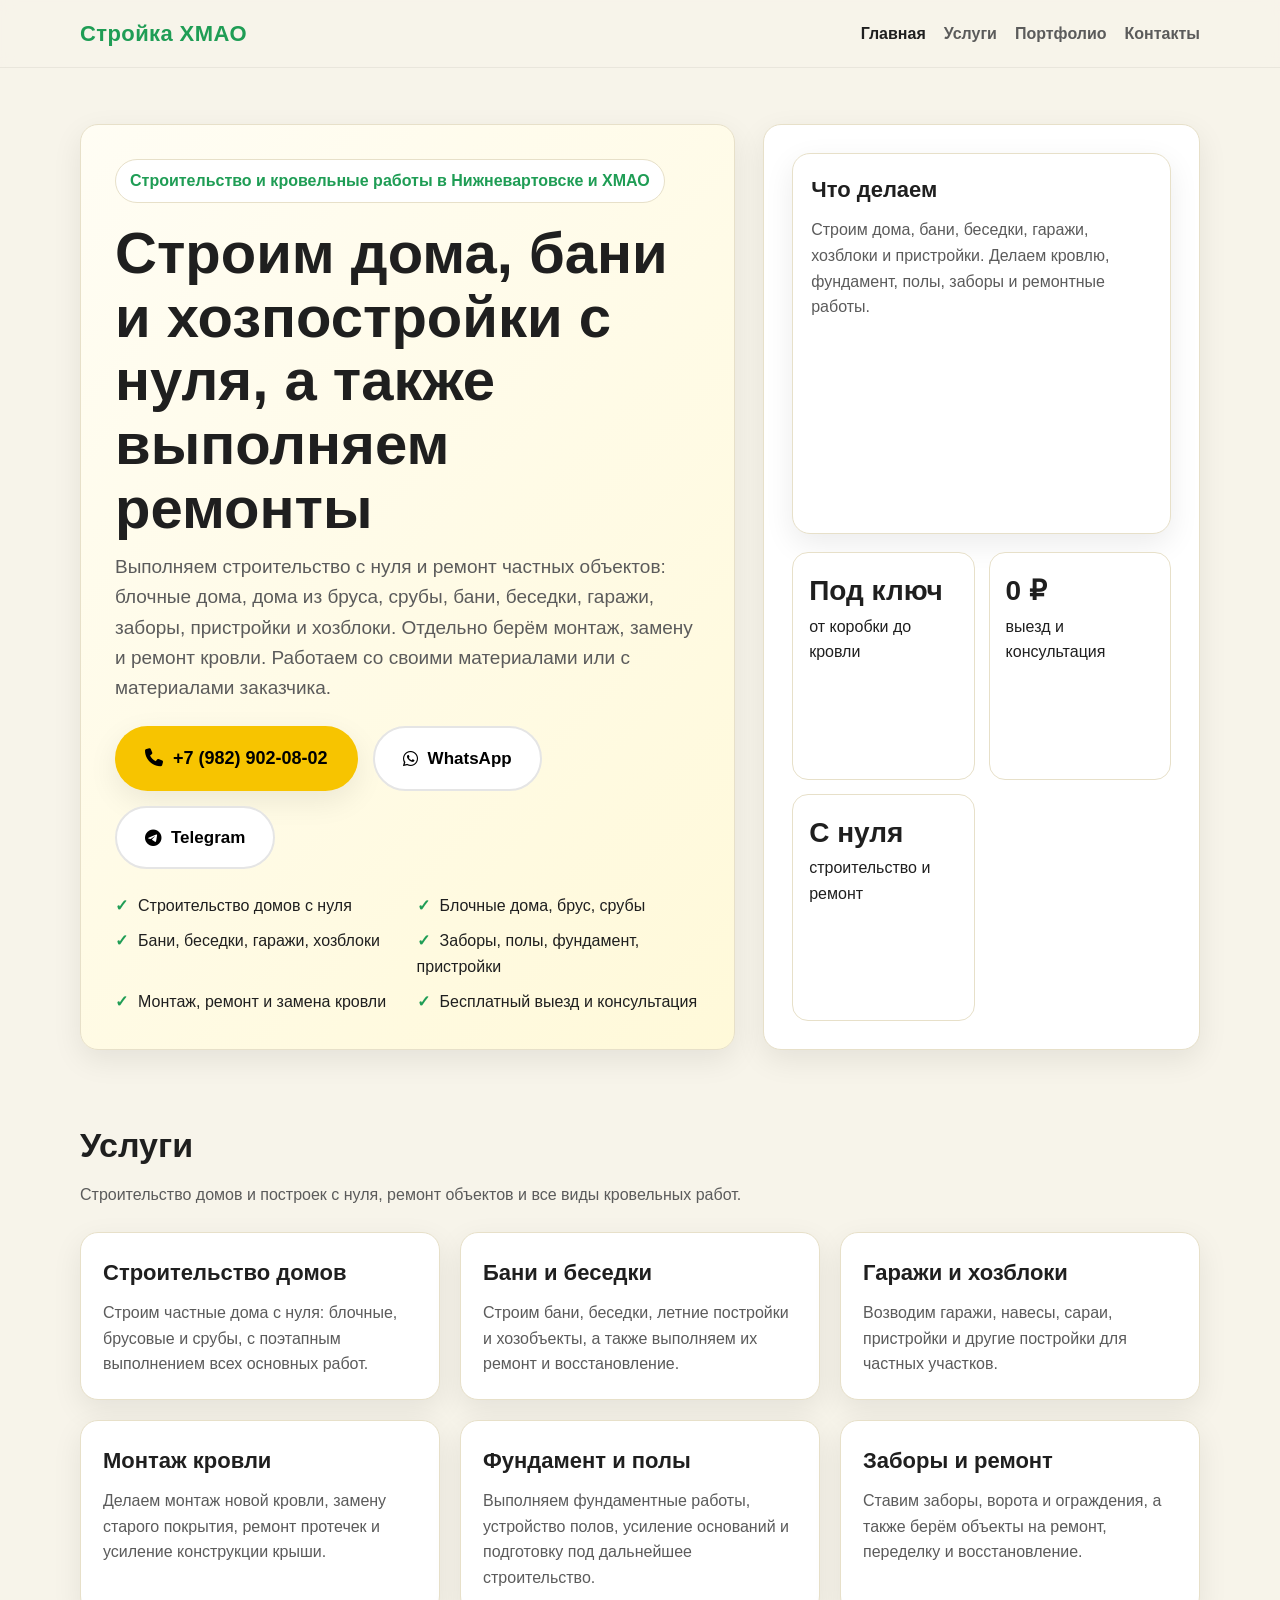
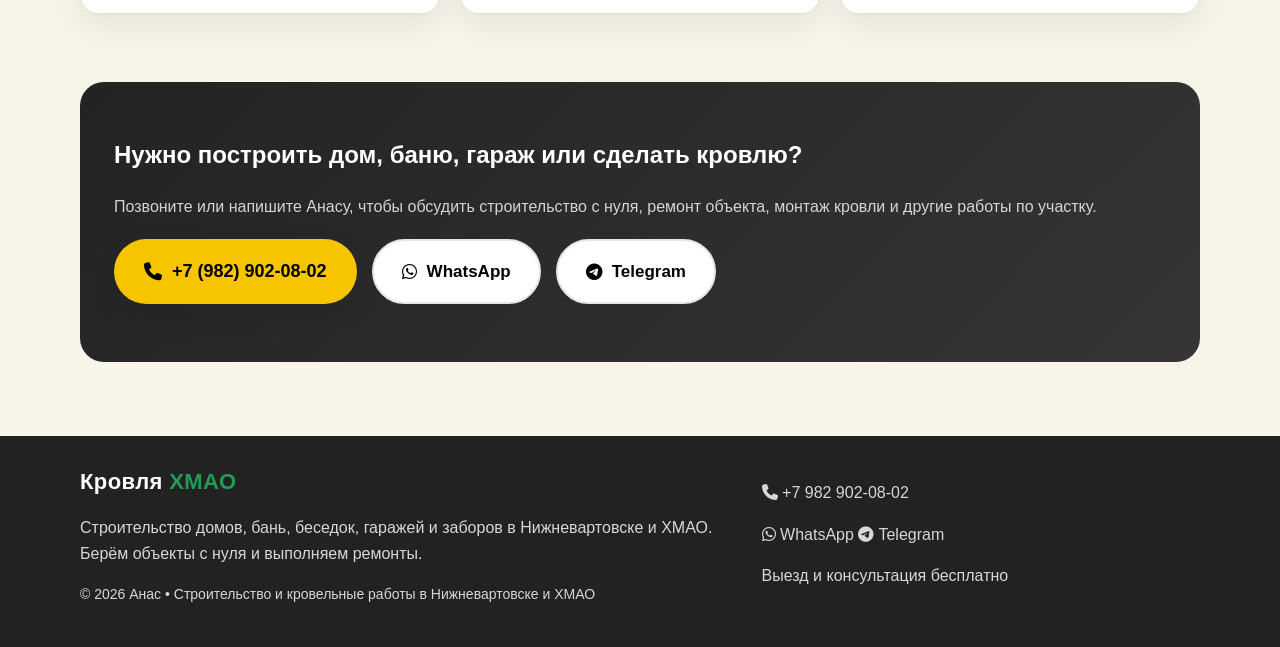
==== index.html @ e131aed6 "Initial site import" ====
<!DOCTYPE html>
<html lang="ru">
<head>
<meta charset="UTF-8">
<meta name="viewport" content="width=device-width, initial-scale=1.0">

<title>Строительство домов, бань и кровли в Нижневартовске и ХМАО | Анас</title>

<meta name="description" content="Строительство домов, бань, беседок, гаражей и заборов в Нижневартовске и ХМАО. Строим с нуля, выполняем ремонты, монтаж и замену кровли. Бесплатный выезд и консультация.">

<link rel="stylesheet" href="css/style.css">

<link rel="stylesheet"
href="https://cdnjs.cloudflare.com/ajax/libs/font-awesome/6.5.0/css/all.min.css">

<style>

.hero-actions{
display:flex;
gap:15px;
flex-wrap:wrap;
margin-top:20px;
}

.btn{
display:inline-flex;
align-items:center;
gap:10px;
padding:16px 28px;
background:#f7c400;
border-radius:40px;
font-weight:700;
text-decoration:none;
color:#000;
font-size:18px;
}

.btn-outline{
display:inline-flex;
align-items:center;
gap:10px;
padding:16px 28px;
border-radius:40px;
border:2px solid #e5e5e5;
background:white;
font-weight:600;
text-decoration:none;
color:#000;
font-size:17px;
}

.btn-outline:hover{
background:#f3f3f3;
}

</style>

</head>
<body>

<header class="site-header">
<div class="container nav-wrap">

<a class="logo" href="index.html">
<span>Стройка ХМАО</span>
</a>

<nav class="nav">
<a class="active" href="index.html">Главная</a>
<a href="services.html">Услуги</a>
<a href="portfolio.html">Портфолио</a>
<a href="contacts.html">Контакты</a>
</nav>

</div>
</header>

<main>

<section class="hero">

<div class="container hero-grid">

<div class="hero-card">

<div class="badge">
Строительство и кровельные работы в Нижневартовске и ХМАО
</div>

<h1>
Строим дома, бани и хозпостройки с нуля, а также выполняем ремонты
</h1>

<p class="lead">
Выполняем строительство с нуля и ремонт частных объектов: блочные дома,
дома из бруса, срубы, бани, беседки, гаражи, заборы, пристройки и хозблоки.
Отдельно берём монтаж, замену и ремонт кровли. Работаем со своими
материалами или с материалами заказчика.
</p>

<div class="hero-actions">

<a class="btn" href="tel:+79829020802">
<i class="fa-solid fa-phone"></i>
+7 (982) 902-08-02
</a>

<a class="btn-outline"
href="https://wa.me/79829020802"
target="_blank">

<i class="fa-brands fa-whatsapp"></i>
WhatsApp

</a>

<a class="btn-outline"
href="https://t.me/+79829020802"
target="_blank">

<i class="fa-brands fa-telegram"></i>
Telegram

</a>

</div>

<ul class="list-checks">

<li>Строительство домов с нуля</li>
<li>Блочные дома, брус, срубы</li>
<li>Бани, беседки, гаражи, хозблоки</li>
<li>Заборы, полы, фундамент, пристройки</li>
<li>Монтаж, ремонт и замена кровли</li>
<li>Бесплатный выезд и консультация</li>

</ul>

</div>

<aside class="side-card">

<div class="card" style="padding:18px;">

<h3>Что делаем</h3>

<p>
Строим дома, бани, беседки, гаражи,
хозблоки и пристройки. Делаем кровлю,
фундамент, полы, заборы и ремонтные работы.
</p>

</div>

<div class="kpi">

<div class="item">
<strong>Под ключ</strong>
<span>от коробки до кровли</span>
</div>

<div class="item">
<strong>0 ₽</strong>
<span>выезд и консультация</span>
</div>

<div class="item">
<strong>С нуля</strong>
<span>строительство и ремонт</span>
</div>

</div>

</aside>

</div>

</section>

<section class="section">

<div class="container">

<h2 class="section-title">
Услуги
</h2>

<p class="section-subtitle">
Строительство домов и построек с нуля,
ремонт объектов и все виды кровельных работ.
</p>

<div class="service-grid">

<article class="card">
<h3>Строительство домов</h3>
<p>Строим частные дома с нуля: блочные, брусовые и срубы, с поэтапным выполнением всех основных работ.</p>
</article>

<article class="card">
<h3>Бани и беседки</h3>
<p>Строим бани, беседки, летние постройки и хозобъекты, а также выполняем их ремонт и восстановление.</p>
</article>

<article class="card">
<h3>Гаражи и хозблоки</h3>
<p>Возводим гаражи, навесы, сараи, пристройки и другие постройки для частных участков.</p>
</article>

<article class="card">
<h3>Монтаж кровли</h3>
<p>Делаем монтаж новой кровли, замену старого покрытия, ремонт протечек и усиление конструкции крыши.</p>
</article>

<article class="card">
<h3>Фундамент и полы</h3>
<p>Выполняем фундаментные работы, устройство полов, усиление оснований и подготовку под дальнейшее строительство.</p>
</article>

<article class="card">
<h3>Заборы и ремонт</h3>
<p>Ставим заборы, ворота и ограждения, а также берём объекты на ремонт, переделку и восстановление.</p>
</article>

</div>

</div>

</section>

<section class="section">

<div class="container cta">

<h2>
Нужно построить дом, баню, гараж или сделать кровлю?
</h2>

<p>
Позвоните или напишите Анасу, чтобы обсудить строительство с нуля, ремонт объекта, монтаж кровли и другие работы по участку.
</p>

<div class="hero-actions">

<a class="btn" href="tel:+79829020802">
<i class="fa-solid fa-phone"></i>
+7 (982) 902-08-02
</a>

<a class="btn-outline"
href="https://wa.me/79829020802"
target="_blank">

<i class="fa-brands fa-whatsapp"></i>
WhatsApp

</a>

<a class="btn-outline"
href="https://t.me/+79829020802"
target="_blank">

<i class="fa-brands fa-telegram"></i>
Telegram

</a>

</div>

</div>

</section>

</main>

<footer class="footer">

<div class="container">

<div>

<div class="logo">
Кровля<span> ХМАО</span>
</div>

<p>
Строительство домов, бань, беседок, гаражей и заборов в Нижневартовске и ХМАО.
Берём объекты с нуля и выполняем ремонты.
</p>

<p class="small">
© <span data-year></span>
Анас • Строительство и кровельные работы в Нижневартовске и ХМАО
</p>

</div>

<div>

<p>

<a href="tel:+79829020802">
<i class="fa-solid fa-phone"></i>
+7 982 902-08-02
</a>

</p>

<p>

<a href="https://wa.me/79829020802" target="_blank">
<i class="fa-brands fa-whatsapp"></i>
WhatsApp
</a>

<a href="https://t.me/+79829020802" target="_blank">
<i class="fa-brands fa-telegram"></i>
Telegram
</a>

</p>

<p>
Выезд и консультация бесплатно
</p>

</div>

</div>

</footer>

<script src="js/main.js"></script>

</body>
</html>
---- css/style.css ----
:root {
  --bg: #f7f4ea;
  --surface: #ffffff;
  --surface-alt: #fff8cf;
  --text: #1f1f1f;
  --muted: #5b5b5b;
  --accent: #f4c400;
  --accent-dark: #d8a900;
  --green: #1f9d55;
  --dark: #222222;
  --border: #e7e0c9;
  --shadow: 0 10px 30px rgba(0,0,0,.08);
  --radius: 18px;
}

* { box-sizing: border-box; }
html { scroll-behavior: smooth; }
body {
  margin: 0;
  font-family: Arial, Helvetica, sans-serif;
  color: var(--text);
  background: var(--bg);
  line-height: 1.6;
}
img { max-width: 100%; display: block; }
a { color: inherit; text-decoration: none; }
.container {
  width: min(1120px, calc(100% - 32px));
  margin: 0 auto;
}
.topbar {
  background: var(--dark);
  color: #fff;
  font-size: 14px;
}
.topbar .container {
  display: flex;
  justify-content: space-between;
  gap: 16px;
  padding: 10px 0;
  flex-wrap: wrap;
}
.site-header {
  position: sticky;
  top: 0;
  z-index: 50;
  background: rgba(247,244,234,.92);
  backdrop-filter: blur(8px);
  border-bottom: 1px solid rgba(0,0,0,.06);
}
.nav-wrap {
  display: flex;
  align-items: center;
  justify-content: space-between;
  gap: 20px;
  padding: 16px 0;
}
.logo {
  font-weight: 800;
  font-size: 22px;
  letter-spacing: .4px;
}
.logo span { color: var(--green); }
.nav {
  display: flex;
  gap: 18px;
  align-items: center;
  flex-wrap: wrap;
}
.nav a {
  font-weight: 700;
  color: var(--muted);
}
.nav a.active,
.nav a:hover { color: var(--text); }
.btn, .btn-outline {
  display: inline-flex;
  align-items: center;
  justify-content: center;
  gap: 8px;
  padding: 14px 22px;
  border-radius: 999px;
  font-weight: 700;
  transition: .2s ease;
  border: 2px solid transparent;
}
.btn {
  background: var(--accent);
  color: #111;
  box-shadow: var(--shadow);
}
.btn:hover { background: var(--accent-dark); transform: translateY(-1px); }
.btn-outline {
  border-color: #d4ccb2;
  background: #fff;
}
.btn-outline:hover { border-color: var(--accent); }
.hero {
  padding: 56px 0 34px;
}
.hero-grid {
  display: grid;
  grid-template-columns: 1.2fr .8fr;
  gap: 28px;
  align-items: stretch;
}
.hero-card, .side-card, .card {
  background: var(--surface);
  border: 1px solid var(--border);
  border-radius: var(--radius);
  box-shadow: var(--shadow);
}
.hero-card {
  padding: 34px;
  background: linear-gradient(135deg, #fffdf4 0%, #fff9d9 100%);
}
.badge {
  display: inline-block;
  background: #fff;
  border: 1px solid var(--border);
  color: var(--green);
  font-weight: 700;
  padding: 8px 14px;
  border-radius: 999px;
  margin-bottom: 18px;
}
.hero h1, .page-hero h1 {
  margin: 0 0 12px;
  line-height: 1.1;
  font-size: clamp(34px, 6vw, 58px);
}
.hero p.lead, .page-hero p {
  font-size: 19px;
  color: var(--muted);
  margin: 0 0 22px;
}
.hero-actions {
  display: flex;
  gap: 12px;
  flex-wrap: wrap;
  margin: 22px 0 24px;
}
.list-checks {
  display: grid;
  grid-template-columns: repeat(2, minmax(0,1fr));
  gap: 10px 18px;
  padding: 0;
  list-style: none;
  margin: 20px 0 0;
}
.list-checks li::before {
  content: "✓";
  color: var(--green);
  font-weight: 800;
  margin-right: 10px;
}
.side-card {
  padding: 28px;
  display: grid;
  gap: 18px;
}
.price-box {
  background: var(--surface-alt);
  border-radius: 16px;
  padding: 18px;
  border: 1px solid #f0df7c;
}
.kpi {
  display: grid;
  grid-template-columns: repeat(2, minmax(0,1fr));
  gap: 14px;
}
.kpi .item {
  background: #fff;
  border: 1px solid var(--border);
  border-radius: 16px;
  padding: 16px;
}
.kpi strong {
  display: block;
  font-size: 28px;
}
.section {
  padding: 34px 0;
}
.section-title {
  margin: 0 0 10px;
  font-size: 34px;
}
.section-subtitle {
  margin: 0 0 24px;
  color: var(--muted);
  max-width: 760px;
}
.grid-3, .grid-4, .steps, .contact-grid, .portfolio-grid, .service-grid {
  display: grid;
  gap: 20px;
}
.grid-3 { grid-template-columns: repeat(3, minmax(0,1fr)); }
.grid-4 { grid-template-columns: repeat(4, minmax(0,1fr)); }
.service-grid { grid-template-columns: repeat(3, minmax(0,1fr)); }
.steps { grid-template-columns: repeat(4, minmax(0,1fr)); }
.contact-grid { grid-template-columns: 1fr 1fr; }
.portfolio-grid { grid-template-columns: repeat(3, minmax(0,1fr)); }
.card {
  padding: 22px;
}
.card h3 { margin: 0 0 10px; font-size: 22px; }
.card p { margin: 0; color: var(--muted); }
.card ul { margin: 12px 0 0; padding-left: 18px; color: var(--muted); }
.notice {
  background: #fff6bf;
  border: 1px solid #efd95c;
  padding: 20px 22px;
  border-radius: 18px;
  font-weight: 700;
}
.page-hero {
  padding: 44px 0 14px;
}
.page-hero .hero-card { padding: 28px 30px; }
.portfolio-item {
  overflow: hidden;
  background: #fff;
  border-radius: 18px;
  border: 1px solid var(--border);
  box-shadow: var(--shadow);
  display: flex;
  flex-direction: column;
  min-height: 100%;
}
.portfolio-item[hidden] {
  display: none;
}
.portfolio-media {
  padding: 0;
  border: 0;
  background: transparent;
  cursor: pointer;
  width: 100%;
  text-align: left;
}
.portfolio-item img {
  aspect-ratio: 4 / 3;
  object-fit: cover;
  background: linear-gradient(135deg, #f0ead8, #fff);
  width: 100%;
  transition: transform .25s ease;
}
.portfolio-item:hover img,
.portfolio-media:focus-visible img {
  transform: scale(1.03);
}
.portfolio-item .content {
  padding: 18px;
  display: flex;
  flex-direction: column;
  gap: 10px;
  flex: 1;
}
.portfolio-item h3 { margin: 0 0 8px; font-size: 20px; }
.portfolio-item p { margin: 0; color: var(--muted); }
.portfolio-meta {
  display: flex;
  flex-wrap: wrap;
  gap: 8px;
}
.portfolio-tag {
  display: inline-flex;
  align-items: center;
  min-height: 30px;
  padding: 6px 12px;
  border-radius: 999px;
  background: #fff8cf;
  border: 1px solid #f0df7c;
  color: #5f4b00;
  font-size: 13px;
  font-weight: 700;
}
.portfolio-tag-muted {
  background: #fff;
  border-color: var(--border);
  color: var(--muted);
}
.portfolio-filters {
  display: flex;
  flex-wrap: wrap;
  gap: 12px;
  margin: 0 0 24px;
}
.filter-chip {
  border: 1px solid var(--border);
  background: #fff;
  color: var(--text);
  border-radius: 999px;
  padding: 12px 18px;
  font: inherit;
  font-weight: 700;
  cursor: pointer;
  transition: .2s ease;
}
.filter-chip:hover,
.filter-chip:focus-visible {
  border-color: #d9bf49;
  transform: translateY(-1px);
}
.filter-chip.is-active {
  background: var(--accent);
  border-color: var(--accent);
}
.lightbox {
  position: fixed;
  inset: 0;
  z-index: 100;
  display: grid;
  place-items: center;
  padding: 24px;
}
.lightbox[hidden] {
  display: none;
}
.lightbox-backdrop {
  position: absolute;
  inset: 0;
  background: rgba(0,0,0,.78);
}
.lightbox-dialog {
  position: relative;
  z-index: 1;
  margin: 0;
  width: min(100%, 1000px);
  max-height: calc(100vh - 48px);
}
.lightbox-dialog img {
  width: 100%;
  max-height: calc(100vh - 48px);
  object-fit: contain;
  border-radius: 20px;
  box-shadow: 0 18px 60px rgba(0,0,0,.32);
  background: #111;
}
.lightbox-close {
  position: absolute;
  top: 18px;
  right: 18px;
  z-index: 2;
  width: 48px;
  height: 48px;
  border: 0;
  border-radius: 999px;
  background: rgba(255,255,255,.18);
  color: #fff;
  font-size: 32px;
  line-height: 1;
  cursor: pointer;
}
.lightbox-close:hover,
.lightbox-close:focus-visible {
  background: rgba(255,255,255,.28);
}
.cta {
  padding: 34px;
  border-radius: 24px;
  background: linear-gradient(135deg, #232323 0%, #353535 100%);
  color: #fff;
}
.cta p { color: rgba(255,255,255,.8); }
.footer {
  margin-top: 40px;
  background: var(--dark);
  color: #fff;
}
.footer .container {
  padding: 28px 0;
  display: grid;
  grid-template-columns: 1.2fr .8fr;
  gap: 24px;
}
.footer p, .footer a { color: rgba(255,255,255,.82); }
.small { font-size: 14px; }
.highlight { color: var(--green); font-weight: 800; }
.phone-link { font-weight: 800; font-size: 24px; }
.gallery-help {
  margin-top: 18px;
  color: var(--muted);
  font-size: 15px;
}
@media (max-width: 980px) {
  .hero-grid,
  .service-grid,
  .grid-3,
  .grid-4,
  .steps,
  .contact-grid,
  .portfolio-grid,
  .footer .container {
    grid-template-columns: 1fr 1fr;
  }
  .nav-wrap { align-items: flex-start; flex-direction: column; }
}
@media (max-width: 720px) {
  .hero-grid,
  .service-grid,
  .grid-3,
  .grid-4,
  .steps,
  .contact-grid,
  .portfolio-grid,
  .footer .container,
  .list-checks,
  .kpi {
    grid-template-columns: 1fr;
  }
  .hero-card, .side-card, .cta { padding: 22px; }
  .hero p.lead, .page-hero p { font-size: 17px; }
  .nav { gap: 12px; }
  .phone-link { font-size: 21px; }
  .portfolio-filters {
    gap: 10px;
  }
  .filter-chip {
    width: 100%;
    justify-content: center;
  }
  .lightbox {
    padding: 16px;
  }
  .lightbox-close {
    top: 12px;
    right: 12px;
  }
}
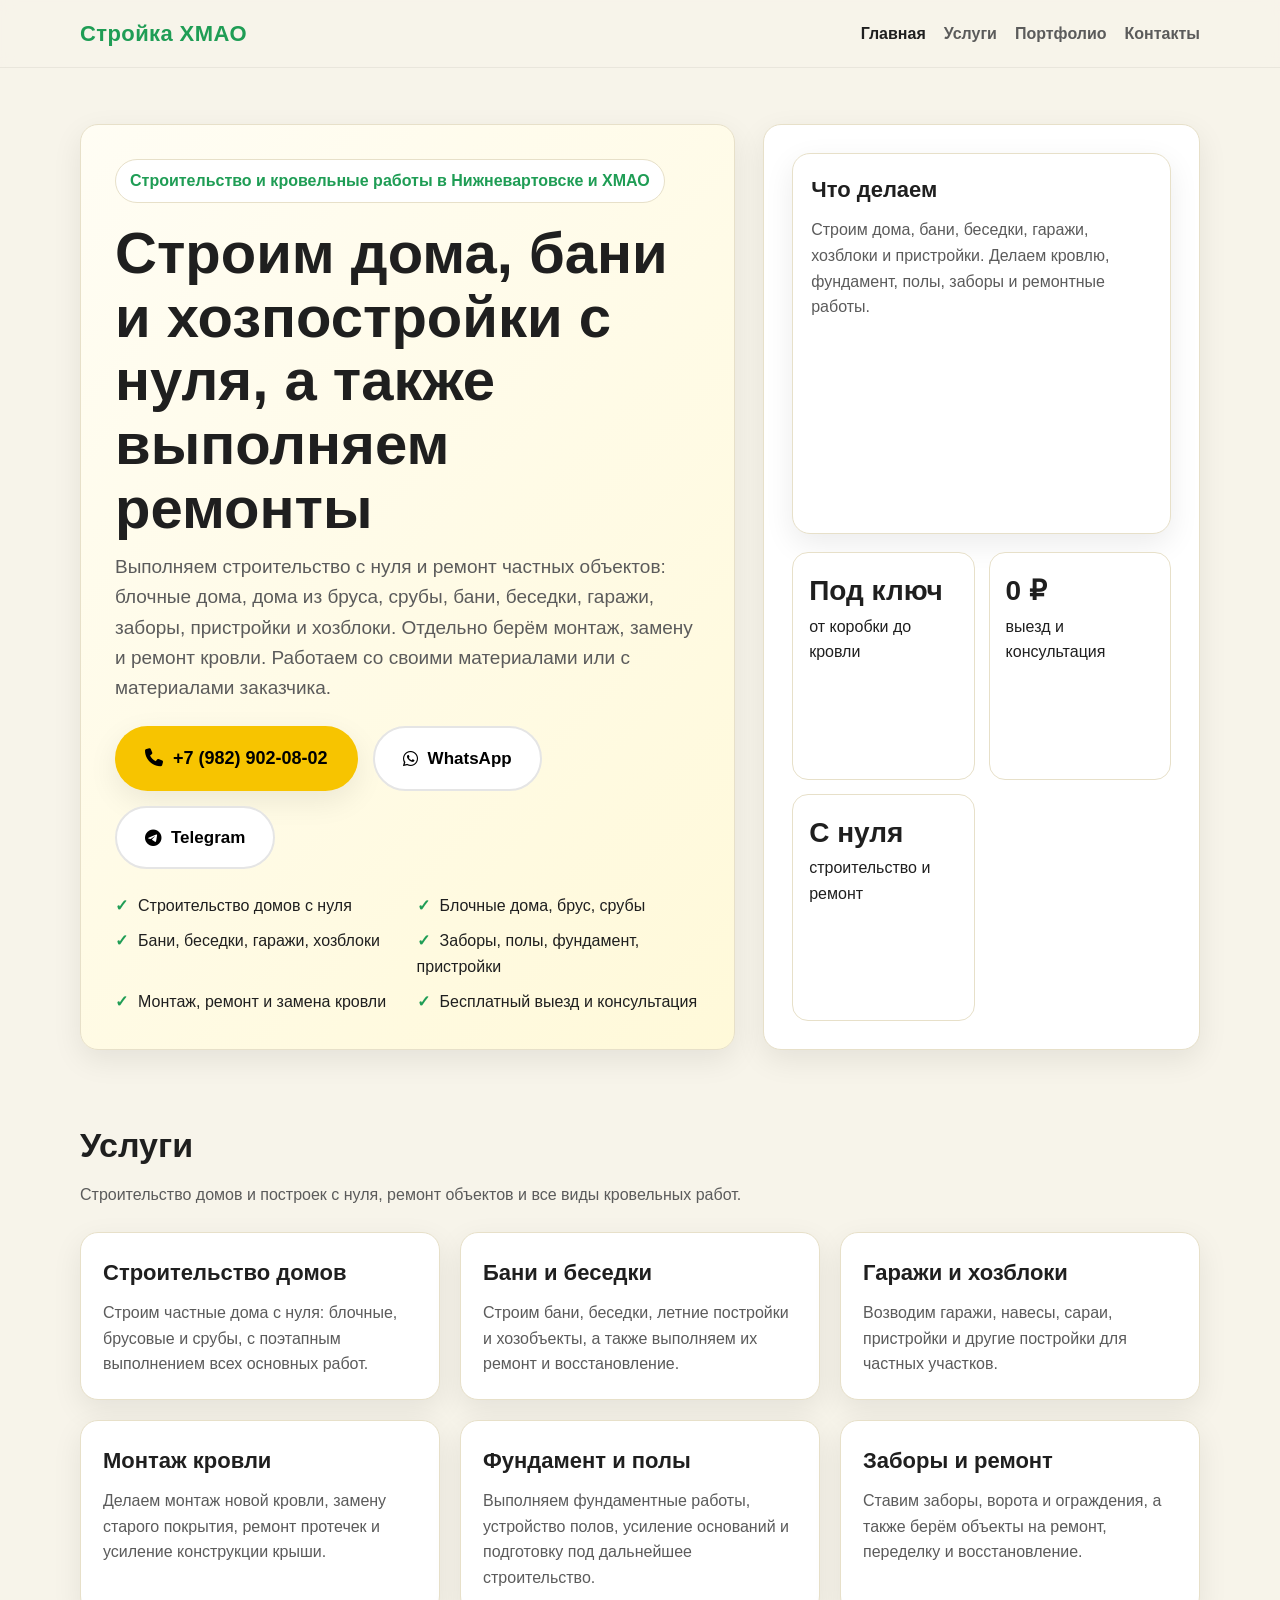
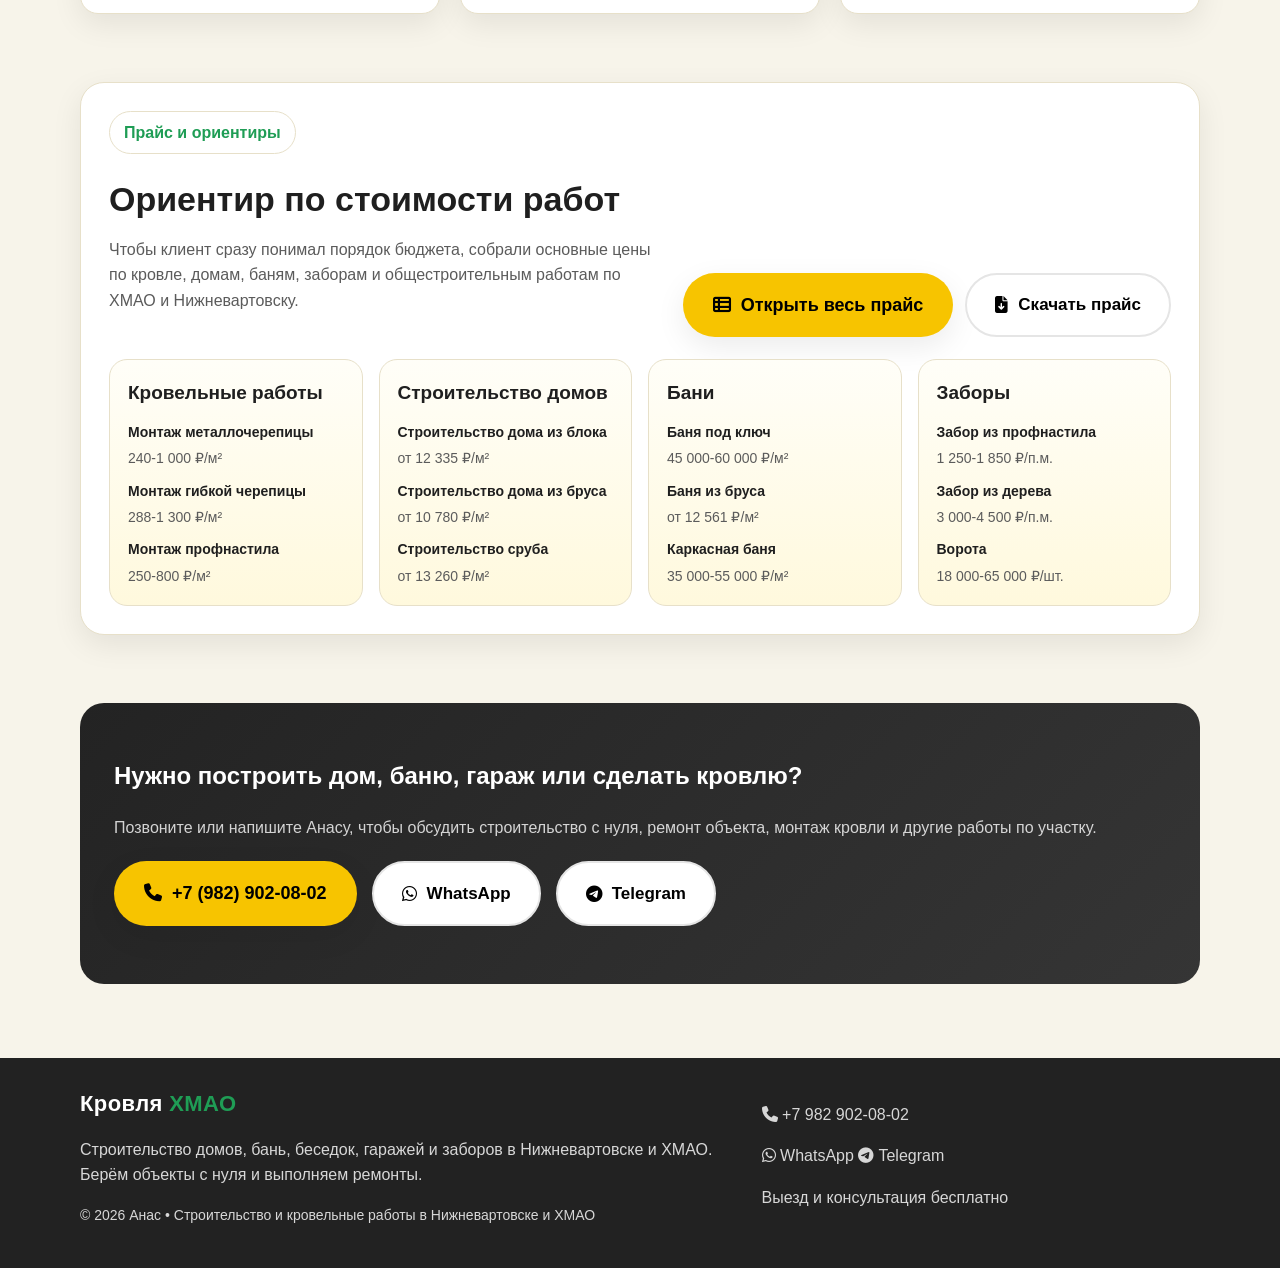
==== commit 32646e8a: "Enhance pricing presentation and add download" ====
--- a/index.html
+++ b/index.html
@@ -230,6 +230,45 @@
 
 <section class="section">
 
+<div class="container">
+
+<div class="price-teaser">
+
+<div class="price-teaser-head">
+
+<div>
+<div class="badge">Прайс и ориентиры</div>
+<h2 class="section-title">Ориентир по стоимости работ</h2>
+<p class="section-subtitle">
+Чтобы клиент сразу понимал порядок бюджета, собрали основные цены по кровле,
+домам, баням, заборам и общестроительным работам по ХМАО и Нижневартовску.
+</p>
+</div>
+
+<div class="price-teaser-actions">
+<a class="btn" href="portfolio.html#prices">
+<i class="fa-solid fa-table-list"></i>
+Открыть весь прайс
+</a>
+
+<button class="btn-outline" type="button" data-download-price>
+<i class="fa-solid fa-file-arrow-down"></i>
+Скачать прайс
+</button>
+</div>
+
+</div>
+
+<div class="price-mini-grid" data-price-teaser-grid></div>
+
+</div>
+
+</div>
+
+</section>
+
+<section class="section">
+
 <div class="container cta">
 
 <h2>
@@ -330,6 +369,7 @@
 
 </footer>
 
+<script src="js/price-data.js"></script>
 <script src="js/main.js"></script>
 
 </body>
--- a/css/style.css
+++ b/css/style.css
@@ -385,6 +385,180 @@
   color: var(--muted);
   font-size: 15px;
 }
+.price-section {
+  background: linear-gradient(180deg, #fffef8 0%, #fff9dd 100%);
+  border: 1px solid var(--border);
+  border-radius: 24px;
+  box-shadow: var(--shadow);
+  padding: 30px;
+}
+.price-section-head {
+  display: grid;
+  grid-template-columns: minmax(0, 1.5fr) minmax(280px, .8fr);
+  gap: 20px;
+  align-items: start;
+  margin-bottom: 26px;
+}
+.price-actions {
+  display: flex;
+  flex-wrap: wrap;
+  gap: 12px;
+  margin-top: 20px;
+}
+.price-aside {
+  background: #fff;
+  border: 1px solid var(--border);
+  border-radius: 18px;
+  padding: 18px;
+}
+.price-aside strong {
+  display: block;
+  margin-bottom: 8px;
+  font-size: 18px;
+}
+.price-aside p {
+  margin: 0;
+  color: var(--muted);
+}
+.price-aside-small {
+  margin-top: 12px !important;
+  font-size: 14px;
+}
+.price-grid {
+  display: grid;
+  grid-template-columns: repeat(2, minmax(0, 1fr));
+  gap: 18px;
+}
+.price-card {
+  background: #fff;
+  border: 1px solid var(--border);
+  border-radius: 20px;
+  padding: 18px;
+  box-shadow: var(--shadow);
+}
+.price-card h3 {
+  margin: 0 0 12px;
+  font-size: 21px;
+}
+.price-source {
+  display: inline-flex;
+  align-items: center;
+  min-height: 30px;
+  margin-bottom: 12px;
+  padding: 6px 12px;
+  border-radius: 999px;
+  background: #fff8cf;
+  border: 1px solid #f0df7c;
+  color: #5f4b00;
+  font-size: 13px;
+  font-weight: 700;
+}
+.price-list {
+  display: grid;
+  gap: 10px;
+}
+.price-row {
+  display: grid;
+  grid-template-columns: minmax(0, 1fr) auto;
+  gap: 14px;
+  align-items: start;
+  padding: 12px 0;
+  border-top: 1px solid rgba(0,0,0,.08);
+}
+.price-row:first-child {
+  border-top: 0;
+  padding-top: 0;
+}
+.price-service {
+  margin: 0 0 6px;
+  font-weight: 700;
+  font-size: 15px;
+}
+.price-note {
+  margin: 0;
+  color: var(--muted);
+  font-size: 13px;
+  line-height: 1.5;
+}
+.price-value {
+  white-space: nowrap;
+  font-weight: 800;
+  font-size: 16px;
+  color: var(--text);
+  padding: 10px 12px;
+  border-radius: 14px;
+  background: #fff8cf;
+  border: 1px solid #f0df7c;
+}
+.price-cta {
+  margin-top: 24px;
+  padding: 22px 24px;
+  border-radius: 20px;
+  background: #222;
+  color: #fff;
+  display: grid;
+  grid-template-columns: minmax(0, 1fr) auto;
+  gap: 18px;
+  align-items: center;
+}
+.price-cta h3 {
+  margin: 0 0 8px;
+  font-size: 26px;
+}
+.price-cta p {
+  margin: 0;
+  color: rgba(255,255,255,.82);
+}
+.price-teaser {
+  background: #fff;
+  border: 1px solid var(--border);
+  border-radius: 24px;
+  padding: 28px;
+  box-shadow: var(--shadow);
+}
+.price-teaser-head {
+  display: grid;
+  grid-template-columns: minmax(0, 1.2fr) auto;
+  gap: 20px;
+  align-items: end;
+  margin-bottom: 22px;
+}
+.price-teaser-actions {
+  display: flex;
+  flex-wrap: wrap;
+  gap: 12px;
+  justify-content: flex-end;
+}
+.price-mini-grid {
+  display: grid;
+  grid-template-columns: repeat(4, minmax(0, 1fr));
+  gap: 16px;
+}
+.price-mini-card {
+  background: linear-gradient(180deg, #fffef8 0%, #fff9dd 100%);
+  border: 1px solid var(--border);
+  border-radius: 18px;
+  padding: 18px;
+}
+.price-mini-card h3 {
+  margin: 0 0 12px;
+  font-size: 19px;
+}
+.price-mini-list {
+  display: grid;
+  gap: 10px;
+}
+.price-mini-row {
+  display: grid;
+  gap: 4px;
+}
+.price-mini-row strong {
+  font-size: 14px;
+}
+.price-mini-row span {
+  font-size: 14px;
+  color: var(--muted);
+}
 @media (max-width: 980px) {
   .hero-grid,
   .service-grid,
@@ -395,6 +569,13 @@
   .portfolio-grid,
   .footer .container {
     grid-template-columns: 1fr 1fr;
+  }
+  .price-section-head,
+  .price-grid,
+  .price-cta,
+  .price-teaser-head,
+  .price-mini-grid {
+    grid-template-columns: 1fr;
   }
   .nav-wrap { align-items: flex-start; flex-direction: column; }
 }
@@ -415,6 +596,36 @@
   .hero p.lead, .page-hero p { font-size: 17px; }
   .nav { gap: 12px; }
   .phone-link { font-size: 21px; }
+  .price-section {
+    padding: 22px;
+  }
+  .price-teaser {
+    padding: 22px;
+  }
+  .price-card {
+    padding: 18px;
+  }
+  .price-row {
+    grid-template-columns: 1fr;
+    gap: 8px;
+  }
+  .price-value {
+    white-space: normal;
+    font-size: 17px;
+  }
+  .price-actions,
+  .price-teaser-actions {
+    flex-direction: column;
+  }
+  .price-actions .btn,
+  .price-actions .btn-outline,
+  .price-teaser-actions .btn,
+  .price-teaser-actions .btn-outline {
+    width: 100%;
+  }
+  .price-cta {
+    padding: 20px;
+  }
   .portfolio-filters {
     gap: 10px;
   }
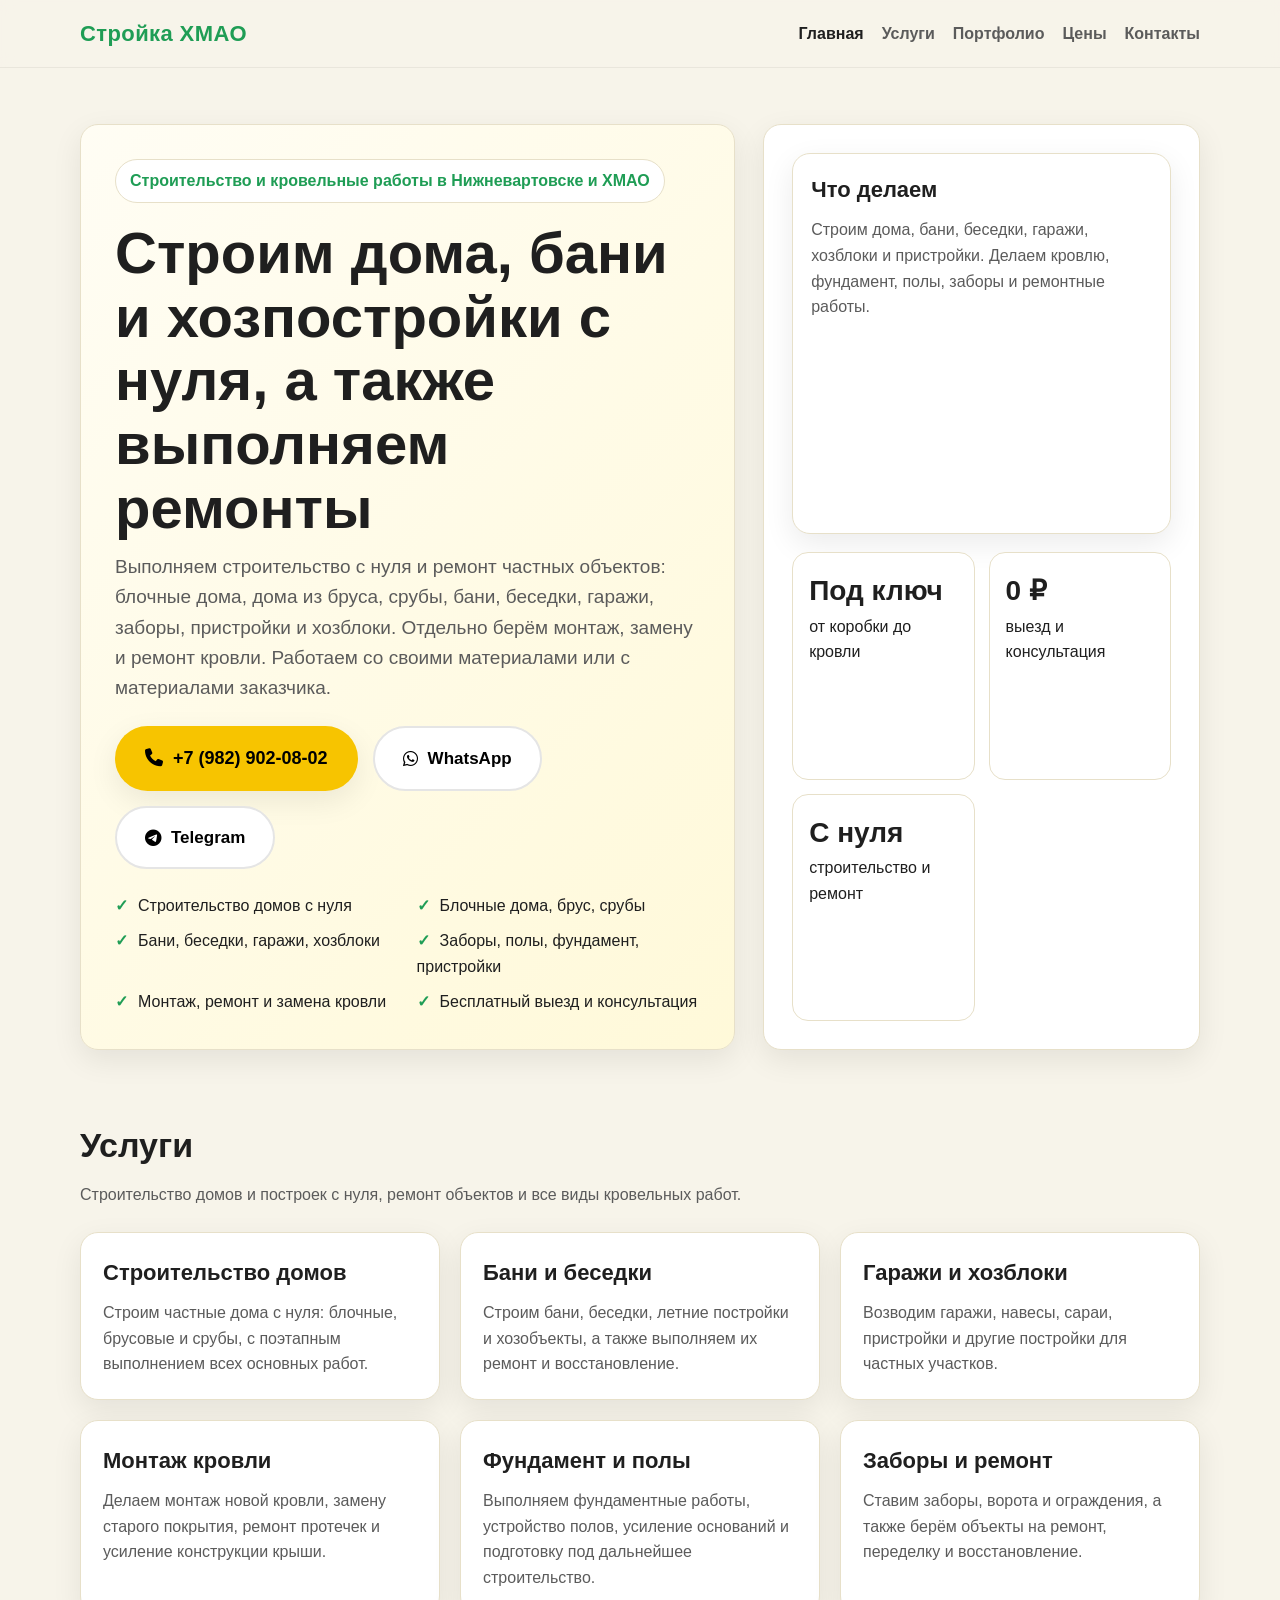
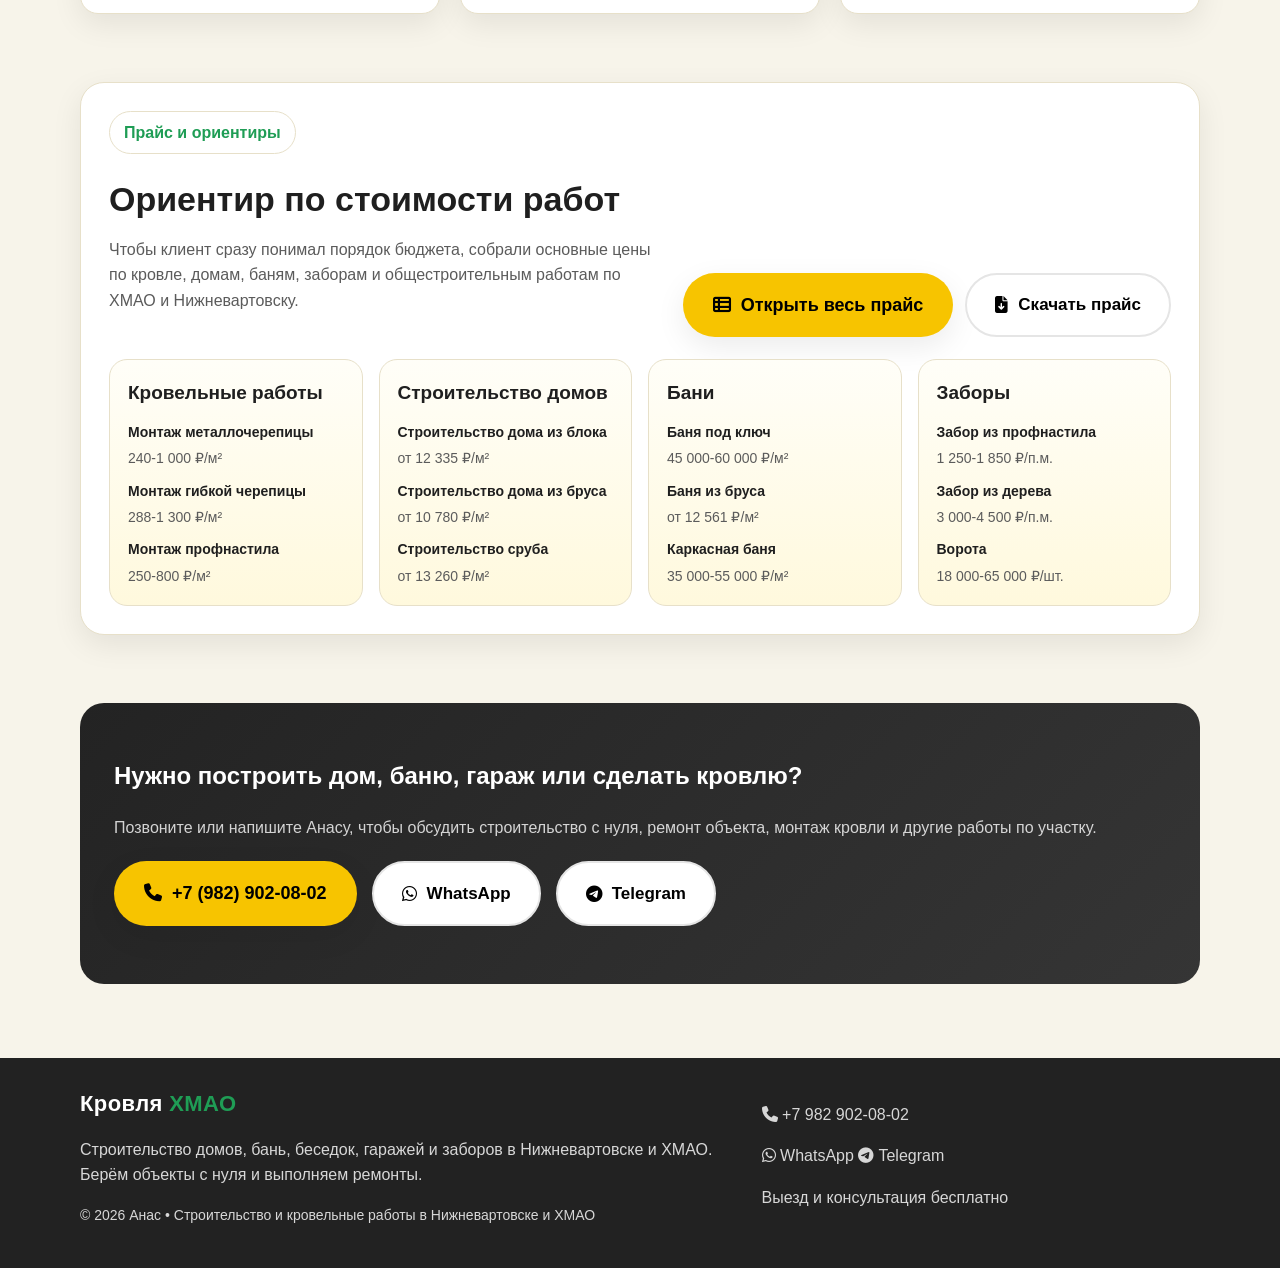
==== commit 735a1a03: "Add standalone pricing page" ====
--- a/index.html
+++ b/index.html
@@ -69,6 +69,7 @@
 <a class="active" href="index.html">Главная</a>
 <a href="services.html">Услуги</a>
 <a href="portfolio.html">Портфолио</a>
+<a href="price.html">Цены</a>
 <a href="contacts.html">Контакты</a>
 </nav>
 
@@ -246,7 +247,7 @@
 </div>
 
 <div class="price-teaser-actions">
-<a class="btn" href="portfolio.html#prices">
+<a class="btn" href="price.html">
 <i class="fa-solid fa-table-list"></i>
 Открыть весь прайс
 </a>
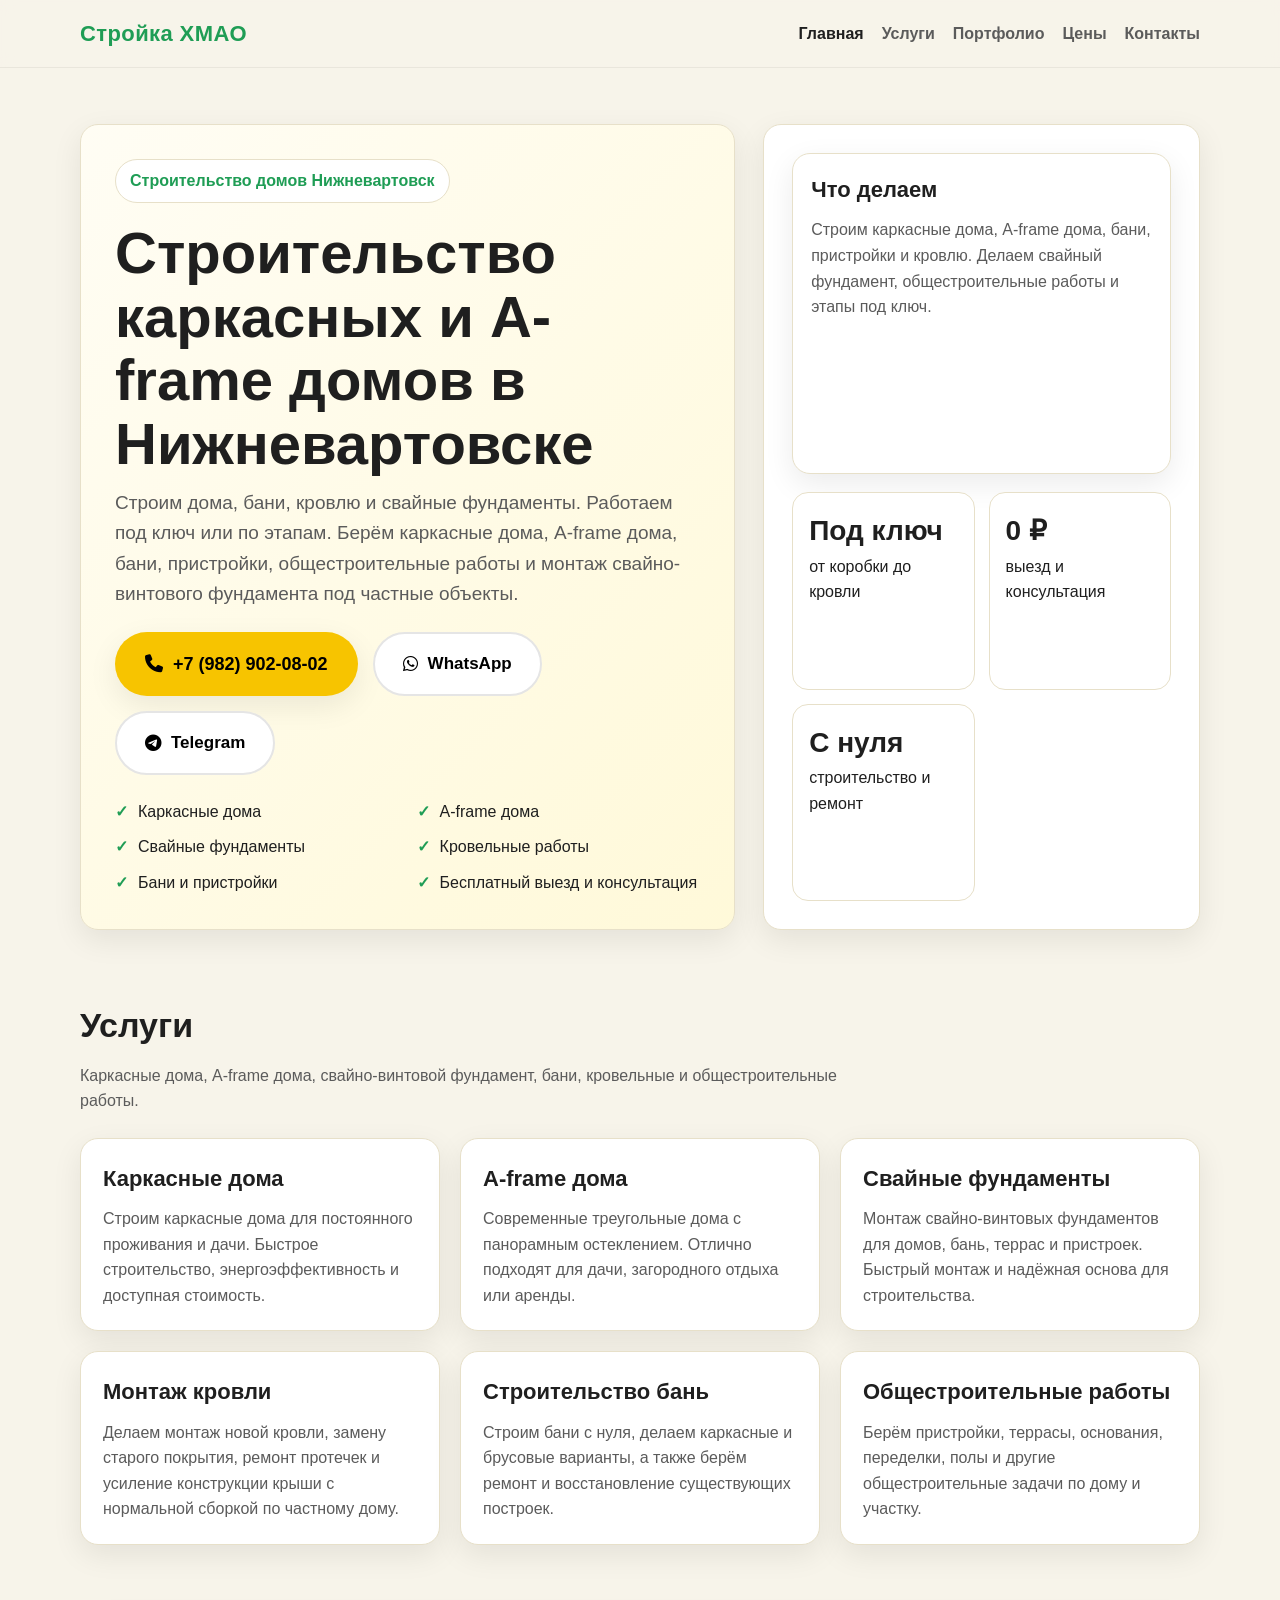
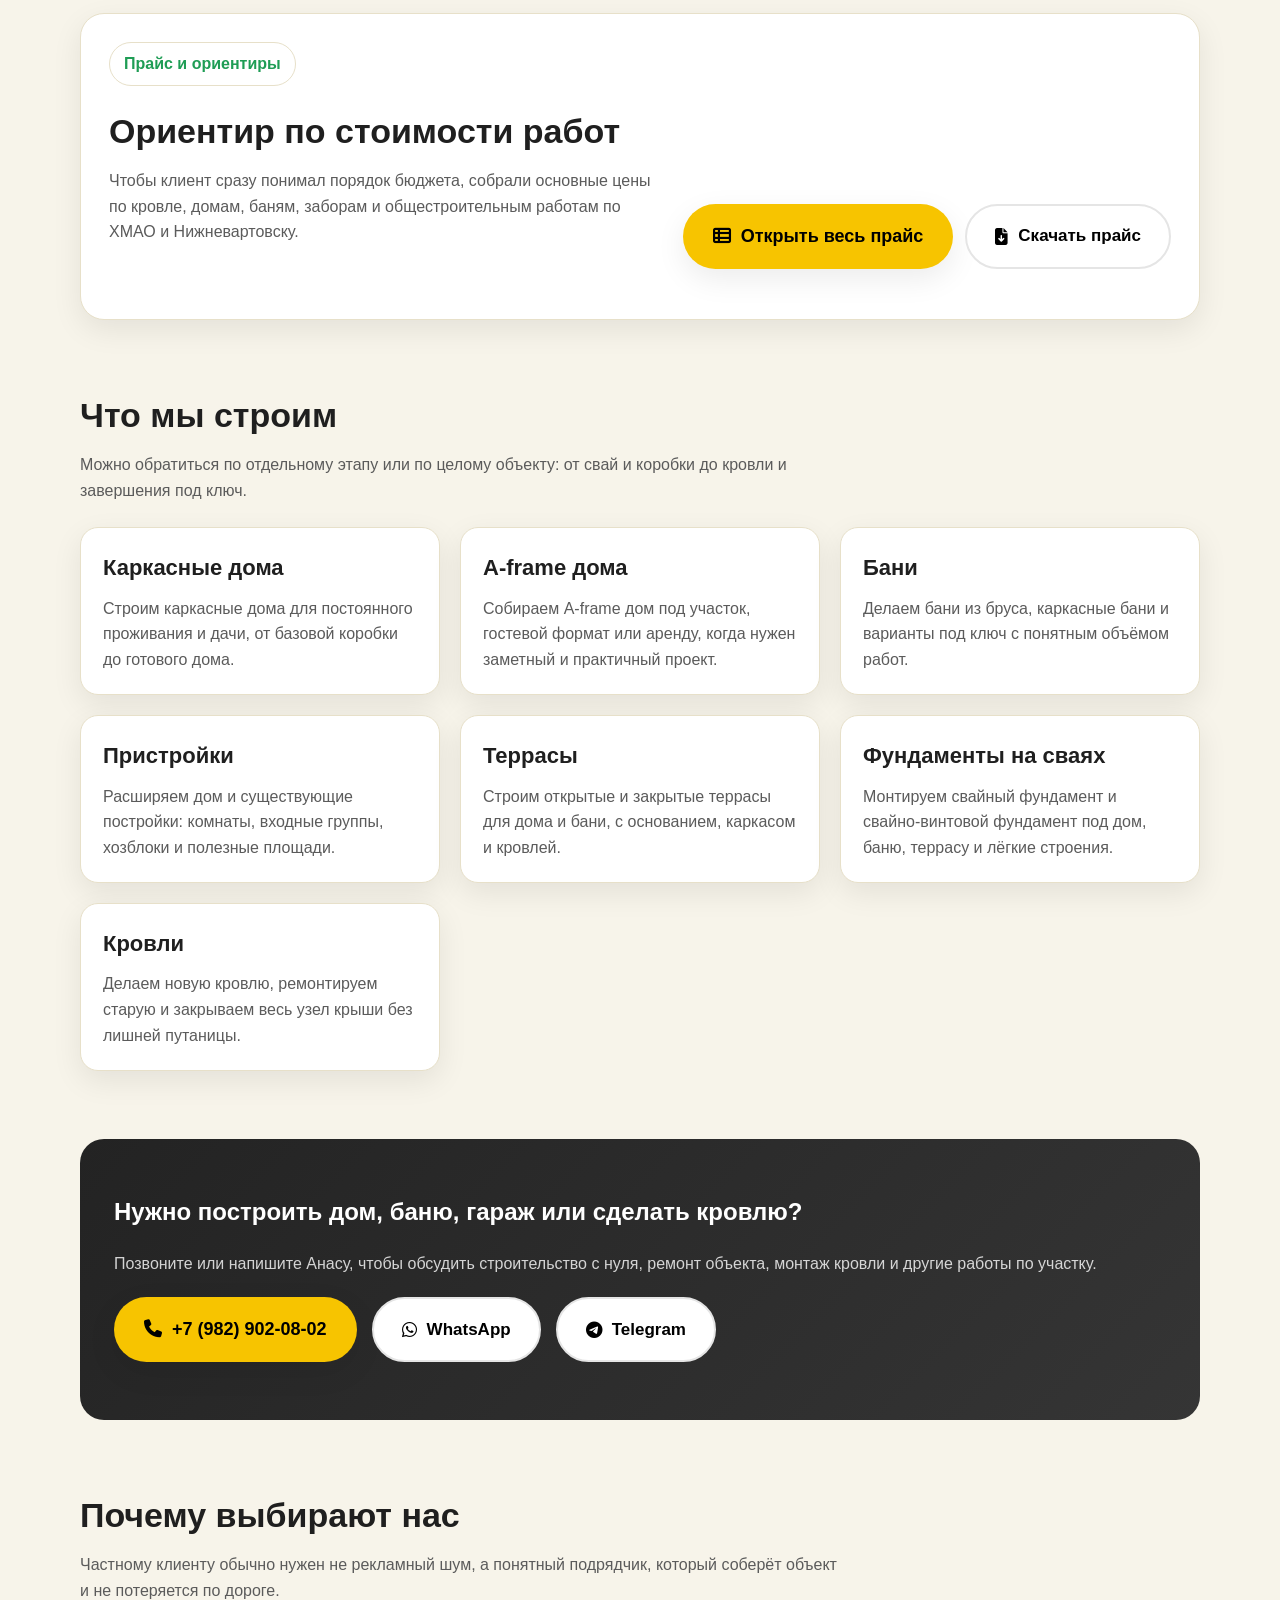
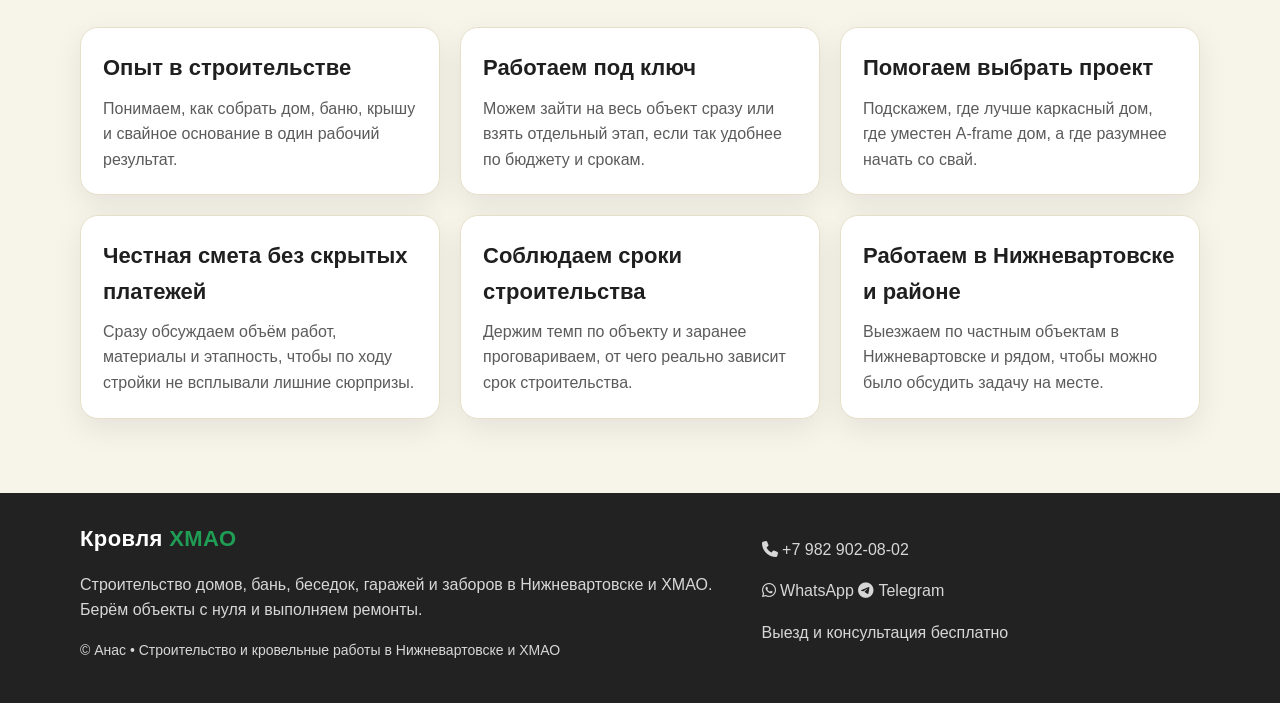
==== commit ad9a52ee: "Update homepage messaging and service blocks" ====
--- a/index.html
+++ b/index.html
@@ -4,9 +4,9 @@
 <meta charset="UTF-8">
 <meta name="viewport" content="width=device-width, initial-scale=1.0">
 
-<title>Строительство домов, бань и кровли в Нижневартовске и ХМАО | Анас</title>
-
-<meta name="description" content="Строительство домов, бань, беседок, гаражей и заборов в Нижневартовске и ХМАО. Строим с нуля, выполняем ремонты, монтаж и замену кровли. Бесплатный выезд и консультация.">
+<title>Строительство каркасных и A-frame домов в Нижневартовске | Новый Дом НВ</title>
+
+<meta name="description" content="Строительство каркасных домов, A-frame домов и свайных фундаментов в Нижневартовске. Дома, бани, кровля и общестроительные работы.">
 
 <link rel="stylesheet" href="css/style.css">
 
@@ -85,18 +85,17 @@
 <div class="hero-card">
 
 <div class="badge">
-Строительство и кровельные работы в Нижневартовске и ХМАО
+Строительство домов Нижневартовск
 </div>
 
 <h1>
-Строим дома, бани и хозпостройки с нуля, а также выполняем ремонты
+Строительство каркасных и A-frame домов в Нижневартовске
 </h1>
 
 <p class="lead">
-Выполняем строительство с нуля и ремонт частных объектов: блочные дома,
-дома из бруса, срубы, бани, беседки, гаражи, заборы, пристройки и хозблоки.
-Отдельно берём монтаж, замену и ремонт кровли. Работаем со своими
-материалами или с материалами заказчика.
+Строим дома, бани, кровлю и свайные фундаменты. Работаем под ключ или по этапам.
+Берём каркасные дома, A-frame дома, бани, пристройки, общестроительные работы
+и монтаж свайно-винтового фундамента под частные объекты.
 </p>
 
 <div class="hero-actions">
@@ -128,11 +127,11 @@
 
 <ul class="list-checks">
 
-<li>Строительство домов с нуля</li>
-<li>Блочные дома, брус, срубы</li>
-<li>Бани, беседки, гаражи, хозблоки</li>
-<li>Заборы, полы, фундамент, пристройки</li>
-<li>Монтаж, ремонт и замена кровли</li>
+<li>Каркасные дома</li>
+<li>A-frame дома</li>
+<li>Свайные фундаменты</li>
+<li>Кровельные работы</li>
+<li>Бани и пристройки</li>
 <li>Бесплатный выезд и консультация</li>
 
 </ul>
@@ -146,9 +145,9 @@
 <h3>Что делаем</h3>
 
 <p>
-Строим дома, бани, беседки, гаражи,
-хозблоки и пристройки. Делаем кровлю,
-фундамент, полы, заборы и ремонтные работы.
+Строим каркасные дома, A-frame дома, бани,
+пристройки и кровлю. Делаем свайный фундамент,
+общестроительные работы и этапы под ключ.
 </p>
 
 </div>
@@ -187,40 +186,40 @@
 </h2>
 
 <p class="section-subtitle">
-Строительство домов и построек с нуля,
-ремонт объектов и все виды кровельных работ.
+Каркасные дома, A-frame дома, свайно-винтовой фундамент,
+бани, кровельные и общестроительные работы.
 </p>
 
 <div class="service-grid">
 
 <article class="card">
-<h3>Строительство домов</h3>
-<p>Строим частные дома с нуля: блочные, брусовые и срубы, с поэтапным выполнением всех основных работ.</p>
-</article>
-
-<article class="card">
-<h3>Бани и беседки</h3>
-<p>Строим бани, беседки, летние постройки и хозобъекты, а также выполняем их ремонт и восстановление.</p>
-</article>
-
-<article class="card">
-<h3>Гаражи и хозблоки</h3>
-<p>Возводим гаражи, навесы, сараи, пристройки и другие постройки для частных участков.</p>
+<h3>Каркасные дома</h3>
+<p>Строим каркасные дома для постоянного проживания и дачи. Быстрое строительство, энергоэффективность и доступная стоимость.</p>
+</article>
+
+<article class="card">
+<h3>A-frame дома</h3>
+<p>Современные треугольные дома с панорамным остеклением. Отлично подходят для дачи, загородного отдыха или аренды.</p>
+</article>
+
+<article class="card">
+<h3>Свайные фундаменты</h3>
+<p>Монтаж свайно-винтовых фундаментов для домов, бань, террас и пристроек. Быстрый монтаж и надёжная основа для строительства.</p>
 </article>
 
 <article class="card">
 <h3>Монтаж кровли</h3>
-<p>Делаем монтаж новой кровли, замену старого покрытия, ремонт протечек и усиление конструкции крыши.</p>
-</article>
-
-<article class="card">
-<h3>Фундамент и полы</h3>
-<p>Выполняем фундаментные работы, устройство полов, усиление оснований и подготовку под дальнейшее строительство.</p>
-</article>
-
-<article class="card">
-<h3>Заборы и ремонт</h3>
-<p>Ставим заборы, ворота и ограждения, а также берём объекты на ремонт, переделку и восстановление.</p>
+<p>Делаем монтаж новой кровли, замену старого покрытия, ремонт протечек и усиление конструкции крыши с нормальной сборкой по частному дому.</p>
+</article>
+
+<article class="card">
+<h3>Строительство бань</h3>
+<p>Строим бани с нуля, делаем каркасные и брусовые варианты, а также берём ремонт и восстановление существующих построек.</p>
+</article>
+
+<article class="card">
+<h3>Общестроительные работы</h3>
+<p>Берём пристройки, террасы, основания, переделки, полы и другие общестроительные задачи по дому и участку.</p>
 </article>
 
 </div>
@@ -270,6 +269,59 @@
 
 <section class="section">
 
+<div class="container">
+
+<h2 class="section-title">Что мы строим</h2>
+
+<p class="section-subtitle">
+Можно обратиться по отдельному этапу или по целому объекту: от свай и коробки до кровли и завершения под ключ.
+</p>
+
+<div class="service-grid">
+
+<article class="card">
+<h3>Каркасные дома</h3>
+<p>Строим каркасные дома для постоянного проживания и дачи, от базовой коробки до готового дома.</p>
+</article>
+
+<article class="card">
+<h3>A-frame дома</h3>
+<p>Собираем A-frame дом под участок, гостевой формат или аренду, когда нужен заметный и практичный проект.</p>
+</article>
+
+<article class="card">
+<h3>Бани</h3>
+<p>Делаем бани из бруса, каркасные бани и варианты под ключ с понятным объёмом работ.</p>
+</article>
+
+<article class="card">
+<h3>Пристройки</h3>
+<p>Расширяем дом и существующие постройки: комнаты, входные группы, хозблоки и полезные площади.</p>
+</article>
+
+<article class="card">
+<h3>Террасы</h3>
+<p>Строим открытые и закрытые террасы для дома и бани, с основанием, каркасом и кровлей.</p>
+</article>
+
+<article class="card">
+<h3>Фундаменты на сваях</h3>
+<p>Монтируем свайный фундамент и свайно-винтовой фундамент под дом, баню, террасу и лёгкие строения.</p>
+</article>
+
+<article class="card">
+<h3>Кровли</h3>
+<p>Делаем новую кровлю, ремонтируем старую и закрываем весь узел крыши без лишней путаницы.</p>
+</article>
+
+</div>
+
+</div>
+
+</section>
+
+<section class="section">
+
 <div class="container cta">
 
 <h2>
@@ -311,6 +363,54 @@
 
 </section>
 
+<section class="section">
+
+<div class="container">
+
+<h2 class="section-title">Почему выбирают нас</h2>
+
+<p class="section-subtitle">
+Частному клиенту обычно нужен не рекламный шум, а понятный подрядчик, который соберёт объект и не потеряется по дороге.
+</p>
+
+<div class="service-grid">
+
+<article class="card">
+<h3>Опыт в строительстве</h3>
+<p>Понимаем, как собрать дом, баню, крышу и свайное основание в один рабочий результат.</p>
+</article>
+
+<article class="card">
+<h3>Работаем под ключ</h3>
+<p>Можем зайти на весь объект сразу или взять отдельный этап, если так удобнее по бюджету и срокам.</p>
+</article>
+
+<article class="card">
+<h3>Помогаем выбрать проект</h3>
+<p>Подскажем, где лучше каркасный дом, где уместен A-frame дом, а где разумнее начать со свай.</p>
+</article>
+
+<article class="card">
+<h3>Честная смета без скрытых платежей</h3>
+<p>Сразу обсуждаем объём работ, материалы и этапность, чтобы по ходу стройки не всплывали лишние сюрпризы.</p>
+</article>
+
+<article class="card">
+<h3>Соблюдаем сроки строительства</h3>
+<p>Держим темп по объекту и заранее проговариваем, от чего реально зависит срок строительства.</p>
+</article>
+
+<article class="card">
+<h3>Работаем в Нижневартовске и районе</h3>
+<p>Выезжаем по частным объектам в Нижневартовске и рядом, чтобы можно было обсудить задачу на месте.</p>
+</article>
+
+</div>
+
+</div>
+
+</section>
+
 </main>
 
 <footer class="footer">
--- a/css/style.css
+++ b/css/style.css
@@ -93,6 +93,7 @@
 .btn-outline {
   border-color: #d4ccb2;
   background: #fff;
+  color: var(--text);
 }
 .btn-outline:hover { border-color: var(--accent); }
 .hero {
@@ -509,6 +510,13 @@
   margin: 0;
   color: rgba(255,255,255,.82);
 }
+.price-download-panel {
+  margin-top: 24px;
+  display: grid;
+  grid-template-columns: minmax(0, 1fr) auto;
+  gap: 18px;
+  align-items: center;
+}
 .price-teaser {
   background: #fff;
   border: 1px solid var(--border);
@@ -573,6 +581,7 @@
   .price-section-head,
   .price-grid,
   .price-cta,
+  .price-download-panel,
   .price-teaser-head,
   .price-mini-grid {
     grid-template-columns: 1fr;
@@ -641,3 +650,48 @@
     right: 12px;
   }
 }
+
+
+/* Fix action buttons on dark sections and price page */
+.footer .btn-outline,
+.price-cta .btn-outline,
+.price-download-panel .btn-outline {
+  color: var(--text);
+}
+
+.price-download-panel .hero-actions,
+.price-cta .hero-actions {
+  flex-direction: column;
+  align-items: stretch;
+  flex-wrap: nowrap;
+}
+
+.price-download-panel .hero-actions > *,
+.price-download-panel .price-actions > *,
+.price-cta .hero-actions > * {
+  width: 100%;
+}
+
+.price-download-panel .price-actions {
+  margin-top: 12px;
+}
+
+.price-download-panel .btn,
+.price-download-panel .btn-outline,
+.price-download-panel .price-actions .btn-outline,
+.price-cta .btn,
+.price-cta .btn-outline {
+  justify-content: center;
+  text-align: center;
+}
+
+@media (max-width: 720px) {
+  .footer .hero-actions {
+    flex-direction: column;
+    align-items: stretch;
+  }
+
+  .footer .hero-actions > * {
+    width: 100%;
+  }
+}
